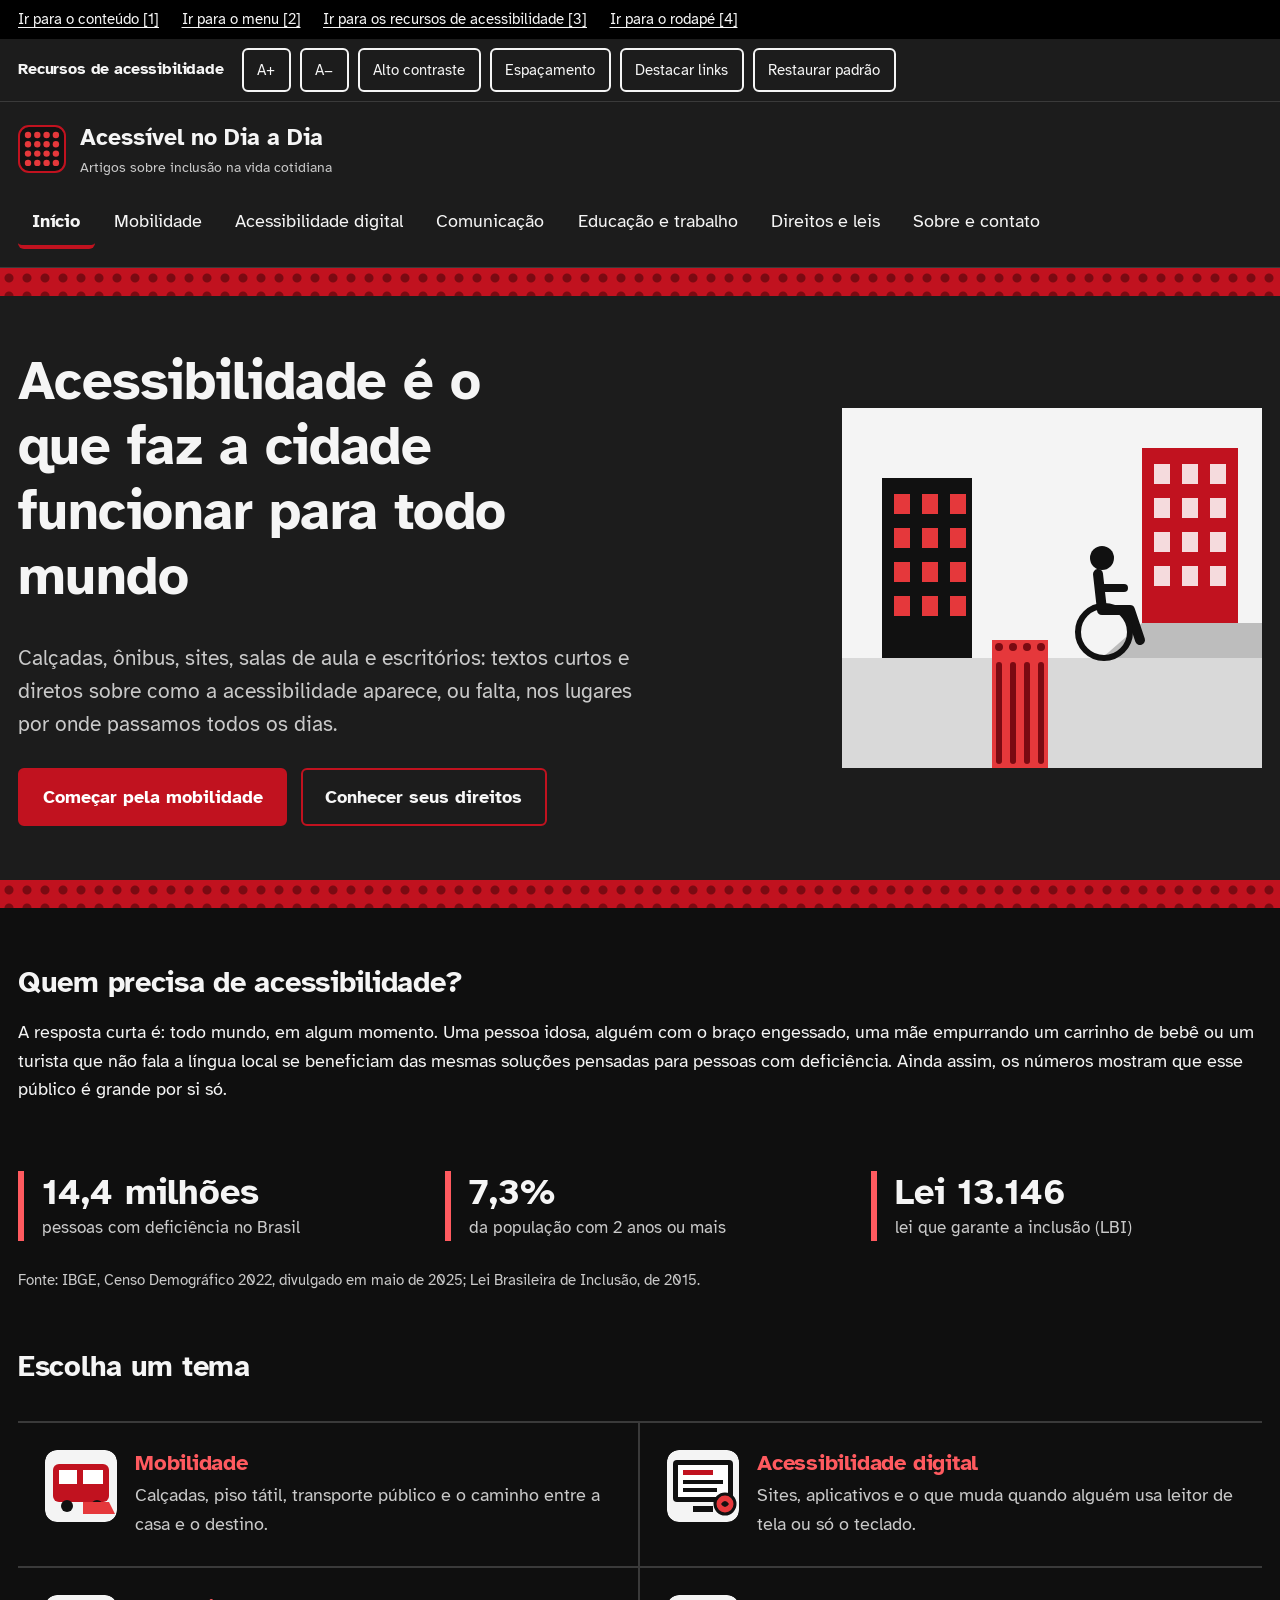
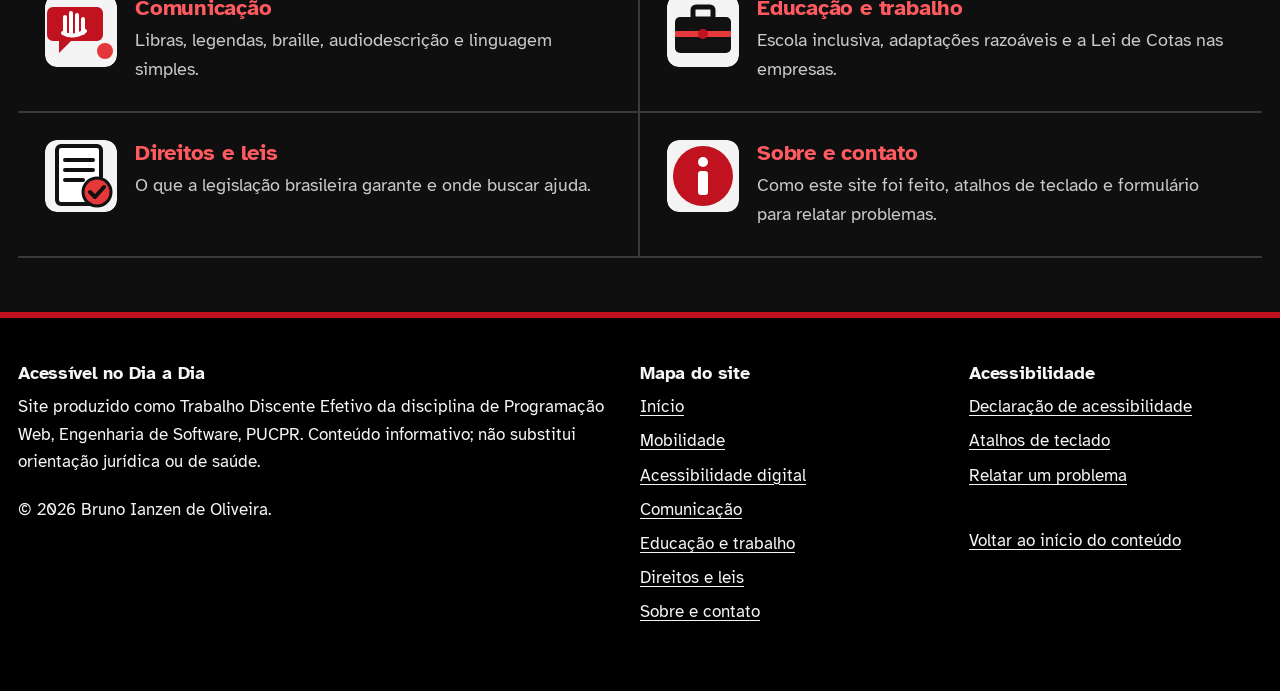
==== index.html @ 4409a454 "Add files via upload" ====
<!DOCTYPE html>
<html lang="pt-BR">
<head>
  <meta charset="UTF-8">
  <meta name="viewport" content="width=device-width, initial-scale=1">
  <title>Acessível no Dia a Dia</title>
  <meta name="description" content="Artigos sobre acessibilidade na vida cotidiana: mobilidade, internet, comunicação, educação, trabalho e direitos.">
  <link rel="icon" href="img/logo.svg" type="image/svg+xml">
  <link rel="stylesheet" href="css/estilo.css">
</head>
<body>
  <nav class="atalhos" aria-label="Atalhos de teclado">
    <ul>
      <li><a href="#conteudo" accesskey="1">Ir para o conteúdo [1]</a></li>
      <li><a href="#menu-principal" accesskey="2">Ir para o menu [2]</a></li>
      <li><a href="#barra-acessibilidade" accesskey="3">Ir para os recursos de acessibilidade [3]</a></li>
      <li><a href="#rodape" accesskey="4">Ir para o rodapé [4]</a></li>
    </ul>
  </nav>

  <section class="barra-acess" id="barra-acessibilidade" aria-labelledby="titulo-barra" tabindex="-1">
    <div class="conteiner">
      <h2 id="titulo-barra">Recursos de acessibilidade</h2>
      <button type="button" data-fonte="mais">A+<span class="visualmente-oculto"> aumentar o texto</span></button>
      <button type="button" data-fonte="menos">A−<span class="visualmente-oculto"> diminuir o texto</span></button>
      <button type="button" data-alternar="alto-contraste" aria-pressed="false">Alto contraste</button>
      <button type="button" data-alternar="espacamento" aria-pressed="false">Espaçamento</button>
      <button type="button" data-alternar="destacar-links" aria-pressed="false">Destacar links</button>
      <button type="button" id="restaurar">Restaurar padrão</button>
    </div>
  </section>

  <header class="cabecalho">
    <div class="conteiner">
      <a class="marca" href="index.html">
        <img src="img/logo.svg" alt="" width="48" height="48">
        <span>Acessível no Dia a Dia<small>Artigos sobre inclusão na vida cotidiana</small></span>
      </a>
      <button type="button" class="botao-menu" id="botao-menu" aria-controls="menu-principal" aria-expanded="true">Menu</button>
      <nav class="menu" id="menu-principal" aria-label="Menu principal" tabindex="-1" data-aberto="true">
        <ul>
          <li><a href="index.html" aria-current="page">Início</a></li>
          <li><a href="mobilidade.html">Mobilidade</a></li>
          <li><a href="digital.html">Acessibilidade digital</a></li>
          <li><a href="comunicacao.html">Comunicação</a></li>
          <li><a href="trabalho.html">Educação e trabalho</a></li>
          <li><a href="direitos.html">Direitos e leis</a></li>
          <li><a href="sobre.html">Sobre e contato</a></li>
        </ul>
      </nav>
    </div>
  </header>
  <div class="piso-alerta" aria-hidden="true"></div>

  <main id="conteudo" tabindex="-1">
    <section class="abertura" aria-labelledby="titulo-inicio">
      <div class="conteiner">
        <div>
          <h1 id="titulo-inicio">Acessibilidade é o que faz a cidade funcionar para todo mundo</h1>
          <p>Calçadas, ônibus, sites, salas de aula e escritórios: textos curtos e diretos sobre como a acessibilidade aparece, ou falta, nos lugares por onde passamos todos os dias.</p>
          <div class="acoes">
            <a class="botao" href="mobilidade.html">Começar pela mobilidade</a>
            <a class="botao botao--secundario" href="direitos.html">Conhecer seus direitos</a>
          </div>
        </div>
        <img src="img/capa.svg" alt="Ilustração de uma rua com piso tátil vermelho, rampa de acesso e uma pessoa em cadeira de rodas seguindo pela calçada" width="420" height="360">
      </div>
    </section>
    <div class="piso-alerta" aria-hidden="true"></div>

    <div class="conteiner">
      <section aria-labelledby="titulo-numeros">
        <h2 id="titulo-numeros">Quem precisa de acessibilidade?</h2>
        <p>A resposta curta é: todo mundo, em algum momento. Uma pessoa idosa, alguém com o braço engessado, uma mãe empurrando um carrinho de bebê ou um turista que não fala a língua local se beneficiam das mesmas soluções pensadas para pessoas com deficiência. Ainda assim, os números mostram que esse público é grande por si só.</p>
        <dl class="numeros">
          <div><dt>pessoas com deficiência no Brasil</dt><dd>14,4 milhões</dd></div>
          <div><dt>da população com 2 anos ou mais</dt><dd>7,3%</dd></div>
          <div><dt>lei que garante a inclusão (LBI)</dt><dd>Lei 13.146</dd></div>
        </dl>
        <p class="fonte-dados">Fonte: IBGE, Censo Demográfico 2022, divulgado em maio de 2025; Lei Brasileira de Inclusão, de 2015.</p>
      </section>

      <section aria-labelledby="titulo-temas">
        <h2 id="titulo-temas">Escolha um tema</h2>
        <ul class="temas">
          <li><a href="mobilidade.html"><img src="img/icone-mobilidade.svg" alt="" width="72" height="72"><div><h3>Mobilidade</h3><p>Calçadas, piso tátil, transporte público e o caminho entre a casa e o destino.</p></div></a></li>
          <li><a href="digital.html"><img src="img/icone-digital.svg" alt="" width="72" height="72"><div><h3>Acessibilidade digital</h3><p>Sites, aplicativos e o que muda quando alguém usa leitor de tela ou só o teclado.</p></div></a></li>
          <li><a href="comunicacao.html"><img src="img/icone-comunicacao.svg" alt="" width="72" height="72"><div><h3>Comunicação</h3><p>Libras, legendas, braille, audiodescrição e linguagem simples.</p></div></a></li>
          <li><a href="trabalho.html"><img src="img/icone-trabalho.svg" alt="" width="72" height="72"><div><h3>Educação e trabalho</h3><p>Escola inclusiva, adaptações razoáveis e a Lei de Cotas nas empresas.</p></div></a></li>
          <li><a href="direitos.html"><img src="img/icone-direitos.svg" alt="" width="72" height="72"><div><h3>Direitos e leis</h3><p>O que a legislação brasileira garante e onde buscar ajuda.</p></div></a></li>
          <li><a href="sobre.html"><img src="img/icone-sobre.svg" alt="" width="72" height="72"><div><h3>Sobre e contato</h3><p>Como este site foi feito, atalhos de teclado e formulário para relatar problemas.</p></div></a></li>
        </ul>
      </section>
    </div>
  </main>

  <footer class="rodape" id="rodape" tabindex="-1">
    <div class="conteiner">
      <div>
        <h2>Acessível no Dia a Dia</h2>
        <p>Site produzido como Trabalho Discente Efetivo da disciplina de Programação Web, Engenharia de Software, PUCPR. Conteúdo informativo; não substitui orientação jurídica ou de saúde.</p>
        <p>&copy; <span id="ano">2026</span> Bruno Ianzen de Oliveira.</p>
      </div>
      <nav aria-label="Mapa do site">
        <h2>Mapa do site</h2>
        <ul>
          <li><a href="index.html">Início</a></li>
          <li><a href="mobilidade.html">Mobilidade</a></li>
          <li><a href="digital.html">Acessibilidade digital</a></li>
          <li><a href="comunicacao.html">Comunicação</a></li>
          <li><a href="trabalho.html">Educação e trabalho</a></li>
          <li><a href="direitos.html">Direitos e leis</a></li>
          <li><a href="sobre.html">Sobre e contato</a></li>
        </ul>
      </nav>
      <div>
        <h2>Acessibilidade</h2>
        <ul>
          <li><a href="sobre.html#declaracao">Declaração de acessibilidade</a></li>
          <li><a href="sobre.html#atalhos-teclado">Atalhos de teclado</a></li>
          <li><a href="sobre.html#contato">Relatar um problema</a></li>
        </ul>
        <a class="voltar-topo" href="#conteudo">Voltar ao início do conteúdo</a>
      </div>
    </div>
  </footer>

  <div id="aviso-status" class="visualmente-oculto" role="status" aria-live="polite"></div>

  <div vw class="enabled">
    <div vw-access-button class="active"></div>
    <div vw-plugin-wrapper><div class="vw-plugin-top-wrapper"></div></div>
  </div>
  <script src="https://vlibras.gov.br/app/vlibras-plugin.js" defer></script>
  <script src="js/acessibilidade.js" defer></script>
  <script>
    window.addEventListener("load", function () {
      if (window.VLibras) new window.VLibras.Widget("https://vlibras.gov.br/app");
    });
  </script>
</body>
</html>
---- css/estilo.css ----
@import url("https://fonts.googleapis.com/css2?family=Atkinson+Hyperlegible:ital,wght@0,400;0,700;1,400&display=swap");

:root {
  color-scheme: dark;
  --papel: #0f0f0f;
  --superficie: #1c1c1c;
  --tinta: #f5f5f5;
  --tinta-suave: #c9c9c9;
  --azul: #ff5a5f;
  --azul-escuro: #ff8a8d;
  --piso: #c1121f;
  --piso-relevo: #7a0a12;
  --linha: #3a3a3a;
  --erro: #ff8a8d;
  --sucesso: #7dd99a;

  --fonte: "Atkinson Hyperlegible", "Verdana", "Segoe UI", system-ui, sans-serif;
  --escala: 1;
  --entrelinha: 1.6;
  --espaco-letras: 0;
  --espaco-palavras: 0;
  --medida: 66ch;
}

html.alto-contraste {
  --papel: #000000;
  --superficie: #000000;
  --tinta: #ffffff;
  --tinta-suave: #ffffff;
  --azul: #ffe500;
  --azul-escuro: #ffe500;
  --piso: #ffe500;
  --piso-relevo: #000000;
  --linha: #ffffff;
  --erro: #ff8a8a;
  --sucesso: #7dffa6;
}
html.alto-contraste img { filter: grayscale(1) contrast(1.3); background: #fff; }
html.alto-contraste .botao,
html.alto-contraste .barra-acess button { border-color: #fff; }

html.espacamento {
  --entrelinha: 2;
  --espaco-letras: 0.12em;
  --espaco-palavras: 0.16em;
}
html.espacamento p { margin-bottom: 2em; }

html.destacar-links a:not(.botao) {
  text-decoration-thickness: 3px;
  background: var(--piso);
  color: #fff !important;
}

*, *::before, *::after { box-sizing: border-box; }

html {
  font-size: calc(112.5% * var(--escala));
  -webkit-text-size-adjust: 100%;
}

body {
  margin: 0;
  background: var(--papel);
  color: var(--tinta);
  font-family: var(--fonte);
  line-height: var(--entrelinha);
  letter-spacing: var(--espaco-letras);
  word-spacing: var(--espaco-palavras);
}

img, svg { max-width: 100%; height: auto; display: block; }

h1, h2, h3 { line-height: 1.2; margin: 0 0 0.6em; letter-spacing: -0.01em; }
h1 { font-size: 2.4rem; }
h2 { font-size: 1.6rem; margin-top: 2em; }
h3 { font-size: 1.2rem; margin-top: 1.6em; }
p, ul, ol, dl, table { margin: 0 0 1.2em; }
li + li { margin-top: 0.4em; }

a { color: var(--azul); text-underline-offset: 0.18em; text-decoration-thickness: 1px; }
a:hover { text-decoration-thickness: 3px; color: var(--azul-escuro); }

:focus-visible {
  outline: 3px solid var(--tinta);
  outline-offset: 2px;
  box-shadow: 0 0 0 6px var(--piso);
  border-radius: 2px;
}

.visualmente-oculto {
  position: absolute !important;
  width: 1px; height: 1px;
  padding: 0; margin: -1px;
  overflow: hidden; clip: rect(0 0 0 0);
  white-space: nowrap; border: 0;
}

.atalhos {
  background: #000;
  color: var(--tinta);
  font-size: 0.85rem;
}
.atalhos ul {
  display: flex; flex-wrap: wrap; gap: 0.25rem 1.25rem;
  list-style: none; margin: 0 auto; padding: 0.4rem 1rem;
  max-width: 72rem;
}
.atalhos li + li { margin-top: 0; }
.atalhos a { color: inherit; }
html.alto-contraste .atalhos { background: #000; border-bottom: 1px solid #fff; }

.barra-acess {
  background: var(--superficie);
  border-bottom: 1px solid var(--linha);
}
.barra-acess .conteiner {
  display: flex; flex-wrap: wrap; align-items: center; gap: 0.5rem;
  padding-top: 0.5rem; padding-bottom: 0.5rem;
}
.barra-acess h2 {
  font-size: 0.9rem; margin: 0 0.5rem 0 0; font-weight: 700;
}
.barra-acess button {
  font: inherit; font-size: 0.85rem;
  min-height: 44px; min-width: 44px;
  padding: 0.3rem 0.75rem;
  border: 2px solid var(--tinta);
  border-radius: 6px;
  background: var(--superficie);
  color: var(--tinta);
  cursor: pointer;
}
.barra-acess button:hover { background: var(--piso); border-color: var(--piso); color: #fff; }
.barra-acess button[aria-pressed="true"] {
  background: var(--piso); border-color: var(--piso); color: #fff;
}
html.alto-contraste .barra-acess button[aria-pressed="true"] { background: #ffe500; color: #000; }

.conteiner { max-width: 72rem; margin: 0 auto; padding-left: 1rem; padding-right: 1rem; }

.cabecalho { background: var(--superficie); border-bottom: 1px solid var(--linha); }
.cabecalho .conteiner {
  display: flex; align-items: center; justify-content: space-between;
  gap: 1rem; padding-top: 1rem; padding-bottom: 1rem; flex-wrap: wrap;
}
.marca {
  display: flex; align-items: center; gap: 0.75rem;
  color: var(--tinta); text-decoration: none; font-weight: 700; font-size: 1.25rem;
}
.marca img { width: 48px; height: 48px; }
.marca small { display: block; font-weight: 400; font-size: 0.8rem; color: var(--tinta-suave); }

.botao-menu {
  display: none;
  font: inherit; font-weight: 700;
  min-height: 44px; padding: 0.4rem 1rem;
  border: 2px solid var(--tinta); border-radius: 6px;
  background: var(--superficie); color: var(--tinta); cursor: pointer;
}

.menu ul { display: flex; flex-wrap: wrap; gap: 0.25rem; list-style: none; margin: 0; padding: 0; }
.menu li + li { margin-top: 0; }
.menu a {
  display: block; padding: 0.55rem 0.8rem;
  color: var(--tinta); text-decoration: none; border-radius: 6px;
  border-bottom: 4px solid transparent;
}
.menu a:hover { background: var(--papel); text-decoration: underline; }
.menu a[aria-current="page"] {
  border-bottom-color: var(--piso);
  font-weight: 700;
}

.trilha ol { display: flex; flex-wrap: wrap; list-style: none; padding: 0; margin: 1.25rem 0 0; font-size: 0.9rem; }
.trilha li + li { margin-top: 0; }
.trilha li + li::before { content: "›"; padding: 0 0.5rem; color: var(--tinta-suave); }

.piso-alerta {
  height: 28px;
  background-color: var(--piso);
  background-image: radial-gradient(circle, var(--piso-relevo) 0 4px, transparent 5px);
  background-size: 18px 18px;
  background-position: 0 1px;
}
.piso-direcional {
  background-color: var(--piso);
  background-image: repeating-linear-gradient(90deg, transparent 0 6px, var(--piso-relevo) 6px 12px);
}

.abertura { background: var(--superficie); }
.abertura .conteiner {
  display: grid; grid-template-columns: 1.15fr 0.85fr; gap: 2.5rem; align-items: center;
  padding-top: 3rem; padding-bottom: 3rem;
}
.abertura h1 { font-size: 3rem; max-width: 16ch; }
.abertura p { font-size: 1.15rem; max-width: 46ch; color: var(--tinta-suave); }
.abertura img { width: 100%; max-width: 420px; justify-self: end; }

.botao {
  display: inline-block;
  min-height: 44px; padding: 0.7rem 1.25rem;
  background: var(--piso); color: #fff;
  border: 2px solid var(--piso); border-radius: 6px;
  font: inherit; font-weight: 700; text-decoration: none; cursor: pointer;
}
.botao:hover { background: var(--piso-relevo); border-color: var(--piso-relevo); color: #fff; }
.botao--secundario { background: transparent; color: var(--tinta); }
.botao--secundario:hover { background: var(--piso); border-color: var(--piso); color: #fff; }
html.alto-contraste .botao { background: #ffe500; color: #000; }
.acoes { display: flex; flex-wrap: wrap; gap: 0.75rem; margin-top: 1.5rem; }

.numeros {
  display: grid; grid-template-columns: repeat(3, 1fr); gap: 2rem;
  padding: 2.5rem 0; margin: 0;
}
.numeros div { border-left: 6px solid var(--azul); padding-left: 1rem; }
.numeros dt { font-size: 0.95rem; color: var(--tinta-suave); }
.numeros dd { margin: 0; font-size: 2rem; font-weight: 700; line-height: 1.2; order: -1; }
.numeros div { display: flex; flex-direction: column; }
.fonte-dados { font-size: 0.85rem; color: var(--tinta-suave); margin-top: -1rem; }

.temas { list-style: none; padding: 0; margin: 2rem 0 3rem; display: grid; grid-template-columns: repeat(2, 1fr); gap: 0; border-top: 2px solid var(--linha); }
.temas li { margin: 0; border-bottom: 2px solid var(--linha); }
.temas li:nth-child(odd) { border-right: 2px solid var(--linha); }
.temas a {
  display: grid; grid-template-columns: 72px 1fr; gap: 1rem; align-items: start;
  padding: 1.5rem; height: 100%;
  color: var(--tinta); text-decoration: none;
}
.temas a:hover { background: var(--superficie); }
.temas a:hover h3 { text-decoration: underline; }
.temas h3 { margin: 0 0 0.3rem; color: var(--azul); }
.temas p { margin: 0; color: var(--tinta-suave); }
.temas img { width: 72px; height: 72px; border-radius: 12px; }

.artigo-layout {
  display: grid; grid-template-columns: 16rem minmax(0, 1fr); gap: 3rem;
  padding-top: 1rem; padding-bottom: 4rem;
}
.artigo {
  max-width: var(--medida);
  position: relative;
  padding-left: 2rem;
}

.artigo::before {
  content: ""; position: absolute; left: 0; top: 0.4rem; bottom: 0;
  width: 10px; border-radius: 2px;
  background-color: var(--piso);
  background-image: repeating-linear-gradient(0deg, transparent 0 6px, var(--piso-relevo) 6px 10px);
}
.artigo h1 { margin-top: 1.5rem; }
.linha-fina { font-size: 1.2rem; color: var(--tinta-suave); }
.meta { font-size: 0.9rem; color: var(--tinta-suave); border-bottom: 1px solid var(--linha); padding-bottom: 1rem; }

.artigo figure { margin: 2rem 0; }
.artigo figure img { width: 100%; background: var(--superficie); border: 1px solid var(--linha); border-radius: 8px; }
.artigo figcaption { font-size: 0.9rem; color: var(--tinta-suave); margin-top: 0.5rem; }

.destaque {
  background: var(--superficie);
  border: 2px solid var(--tinta);
  border-left-width: 10px;
  padding: 1rem 1.25rem; margin: 2rem 0; border-radius: 4px;
}
.destaque p:last-child { margin-bottom: 0; }
.destaque h2, .destaque h3 { margin-top: 0; font-size: 1.1rem; }

.sumario { position: sticky; top: 1rem; align-self: start; font-size: 0.95rem; margin-top: 2.5rem; }
.sumario h2 { font-size: 1rem; margin: 0 0 0.5rem; }
.sumario ol { padding-left: 1.2rem; }

.ler-voz { margin: 0 0 1.5rem; display: flex; gap: 0.5rem; flex-wrap: wrap; }
.ler-voz .botao { font-size: 0.9rem; padding: 0.5rem 1rem; }

table { border-collapse: collapse; width: 100%; font-size: 0.95rem; }
caption { text-align: left; font-weight: 700; padding-bottom: 0.5rem; }
th, td { border: 1px solid var(--linha); padding: 0.6rem 0.75rem; text-align: left; vertical-align: top; }
thead th { background: var(--piso); color: #fff; }
tbody th { background: var(--superficie); }
.tabela-rolagem { overflow-x: auto; }

details { border: 2px solid var(--linha); border-radius: 6px; padding: 0.75rem 1rem; margin: 0 0 0.75rem; background: var(--superficie); }
summary { cursor: pointer; font-weight: 700; min-height: 32px; }
details[open] summary { margin-bottom: 0.5rem; }

.paginacao { display: flex; justify-content: space-between; gap: 1rem; margin-top: 3rem; padding-top: 1.5rem; border-top: 1px solid var(--linha); flex-wrap: wrap; }
.paginacao a { font-weight: 700; }

kbd {
  font-family: inherit; font-size: 0.85em; font-weight: 700;
  border: 2px solid var(--tinta); border-bottom-width: 4px; border-radius: 4px;
  padding: 0 0.35em; background: var(--superficie);
}

.formulario { display: grid; gap: 1.25rem; max-width: 36rem; }
.campo label { display: block; font-weight: 700; margin-bottom: 0.3rem; }
.campo .dica { display: block; font-size: 0.9rem; color: var(--tinta-suave); margin-bottom: 0.3rem; }
.campo input, .campo select, .campo textarea {
  width: 100%; font: inherit; color: var(--tinta);
  min-height: 48px; padding: 0.6rem 0.75rem;
  background: var(--superficie);
  border: 2px solid var(--tinta-suave); border-radius: 6px;
}
.campo textarea { min-height: 8rem; resize: vertical; }
.campo [aria-invalid="true"] { border-color: var(--erro); border-width: 3px; }
.mensagem-erro { color: var(--erro); font-weight: 700; margin: 0.3rem 0 0; }
.mensagem-erro:empty { display: none; }
.obrigatorio { color: var(--erro); }
.resumo-erros { border: 3px solid var(--erro); padding: 1rem 1.25rem; border-radius: 6px; }
.resumo-erros h2 { margin: 0 0 0.5rem; font-size: 1.1rem; color: var(--erro); }
.status-envio { border: 3px solid var(--sucesso); padding: 1rem 1.25rem; border-radius: 6px; font-weight: 700; }
.status-envio:empty, .resumo-erros[hidden] { display: none; }

.rodape { background: #000; border-top: 6px solid var(--piso); color: var(--tinta); padding: 2.5rem 0; font-size: 0.95rem; }
.rodape a { color: inherit; }
.rodape .conteiner { display: grid; grid-template-columns: 2fr 1fr 1fr; gap: 2rem; }
.rodape h2 { font-size: 1rem; margin: 0 0 0.5rem; }
.rodape ul { list-style: none; padding: 0; }
html.alto-contraste .rodape { border-top: 2px solid #fff; }

.voltar-topo { display: inline-block; margin-top: 1rem; }

@media (max-width: 960px) {
  .artigo-layout { grid-template-columns: 1fr; gap: 0; }
  .sumario { position: static; margin-top: 1.5rem; }
  .rodape .conteiner { grid-template-columns: 1fr; }
}
@media (max-width: 760px) {
  h1, .abertura h1 { font-size: 2rem; }
  .abertura .conteiner { grid-template-columns: 1fr; padding-top: 2rem; padding-bottom: 2rem; }
  .abertura img { justify-self: start; max-width: 260px; }
  .numeros { grid-template-columns: 1fr; gap: 1.25rem; }
  .temas { grid-template-columns: 1fr; }
  .temas li:nth-child(odd) { border-right: 0; }
  .temas a { grid-template-columns: 56px 1fr; padding: 1.25rem 0.5rem; }
  .temas img { width: 56px; height: 56px; }
  .botao-menu { display: inline-block; }
  .menu { width: 100%; }
  .menu[data-aberto="false"] ul { display: none; }
  .menu ul { flex-direction: column; }
  .menu a { border-bottom: 0; border-left: 6px solid transparent; }
  .menu a[aria-current="page"] { border-left-color: var(--piso); }
  .artigo { padding-left: 1.25rem; }
}

@media (prefers-reduced-motion: reduce) {
  *, *::before, *::after { animation: none !important; transition: none !important; scroll-behavior: auto !important; }
}
html { scroll-behavior: smooth; }

@media print {
  .atalhos, .barra-acess, .botao-menu, .menu, .ler-voz, .sumario, .rodape, [vw] { display: none !important; }
  a::after { content: " (" attr(href) ")"; font-size: 0.8em; }
}
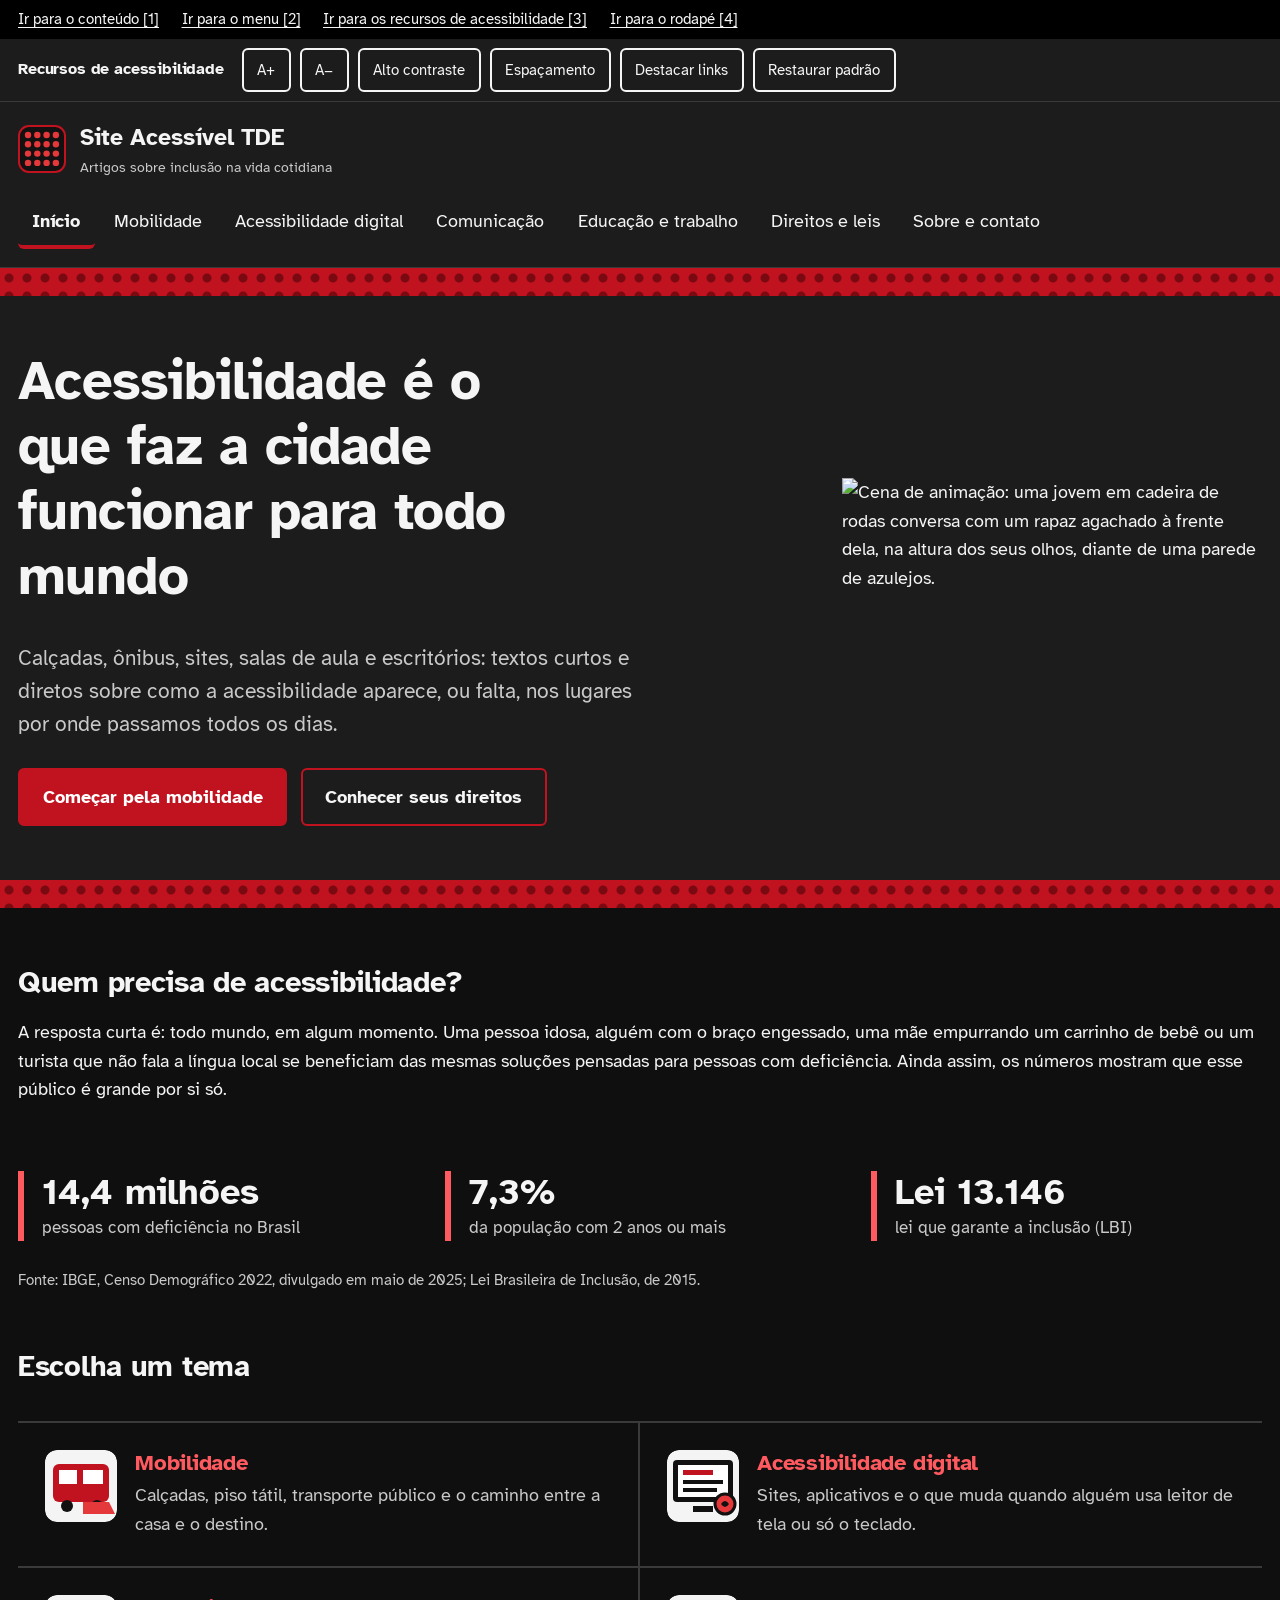
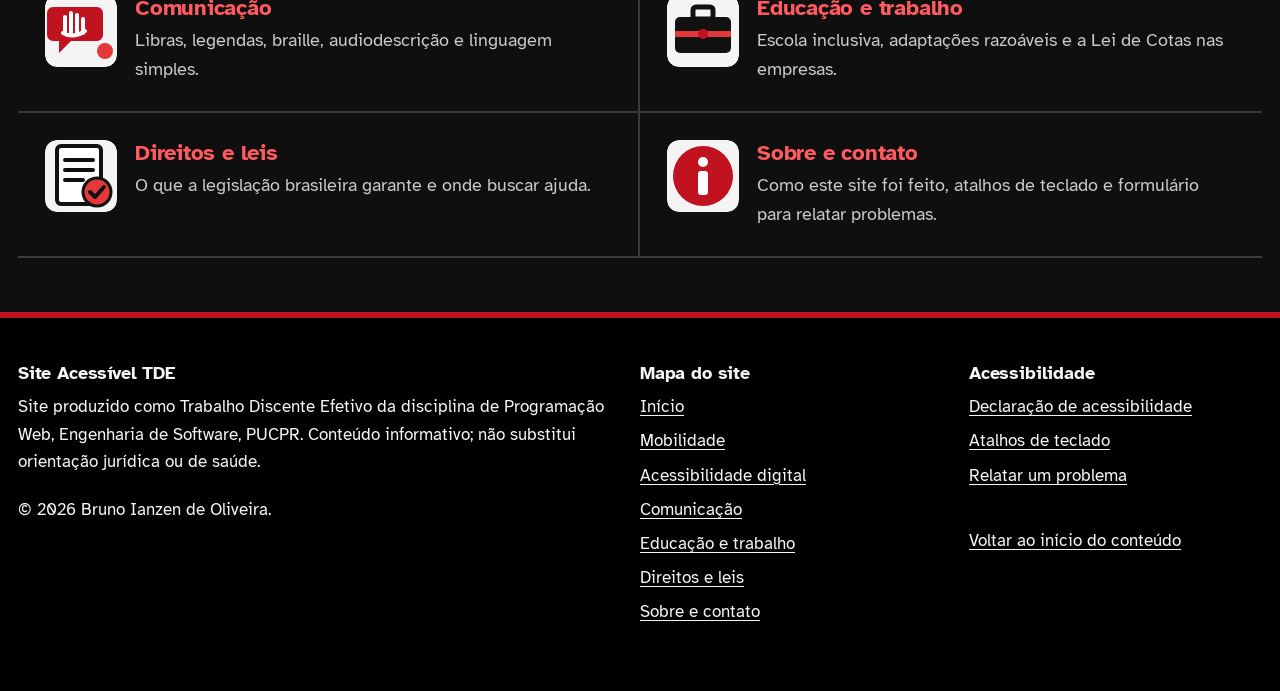
==== commit 26882283: "alteração" ====
--- a/index.html
+++ b/index.html
@@ -3,7 +3,7 @@
 <head>
   <meta charset="UTF-8">
   <meta name="viewport" content="width=device-width, initial-scale=1">
-  <title>Acessível no Dia a Dia</title>
+  <title>Site Acessível TDE</title>
   <meta name="description" content="Artigos sobre acessibilidade na vida cotidiana: mobilidade, internet, comunicação, educação, trabalho e direitos.">
   <link rel="icon" href="img/logo.svg" type="image/svg+xml">
   <link rel="stylesheet" href="css/estilo.css">
@@ -34,7 +34,7 @@
     <div class="conteiner">
       <a class="marca" href="index.html">
         <img src="img/logo.svg" alt="" width="48" height="48">
-        <span>Acessível no Dia a Dia<small>Artigos sobre inclusão na vida cotidiana</small></span>
+        <span>Site Acessível TDE<small>Artigos sobre inclusão na vida cotidiana</small></span>
       </a>
       <button type="button" class="botao-menu" id="botao-menu" aria-controls="menu-principal" aria-expanded="true">Menu</button>
       <nav class="menu" id="menu-principal" aria-label="Menu principal" tabindex="-1" data-aberto="true">
@@ -63,7 +63,7 @@
             <a class="botao botao--secundario" href="direitos.html">Conhecer seus direitos</a>
           </div>
         </div>
-        <img src="img/capa.svg" alt="Ilustração de uma rua com piso tátil vermelho, rampa de acesso e uma pessoa em cadeira de rodas seguindo pela calçada" width="420" height="360">
+        <img src="img/foto-capa.jpg" alt="Cena de animação: uma jovem em cadeira de rodas conversa com um rapaz agachado à frente dela, na altura dos seus olhos, diante de uma parede de azulejos." width="763" height="402">
       </div>
     </section>
     <div class="piso-alerta" aria-hidden="true"></div>
@@ -97,7 +97,7 @@
   <footer class="rodape" id="rodape" tabindex="-1">
     <div class="conteiner">
       <div>
-        <h2>Acessível no Dia a Dia</h2>
+        <h2>Site Acessível TDE</h2>
         <p>Site produzido como Trabalho Discente Efetivo da disciplina de Programação Web, Engenharia de Software, PUCPR. Conteúdo informativo; não substitui orientação jurídica ou de saúde.</p>
         <p>&copy; <span id="ano">2026</span> Bruno Ianzen de Oliveira.</p>
       </div>
